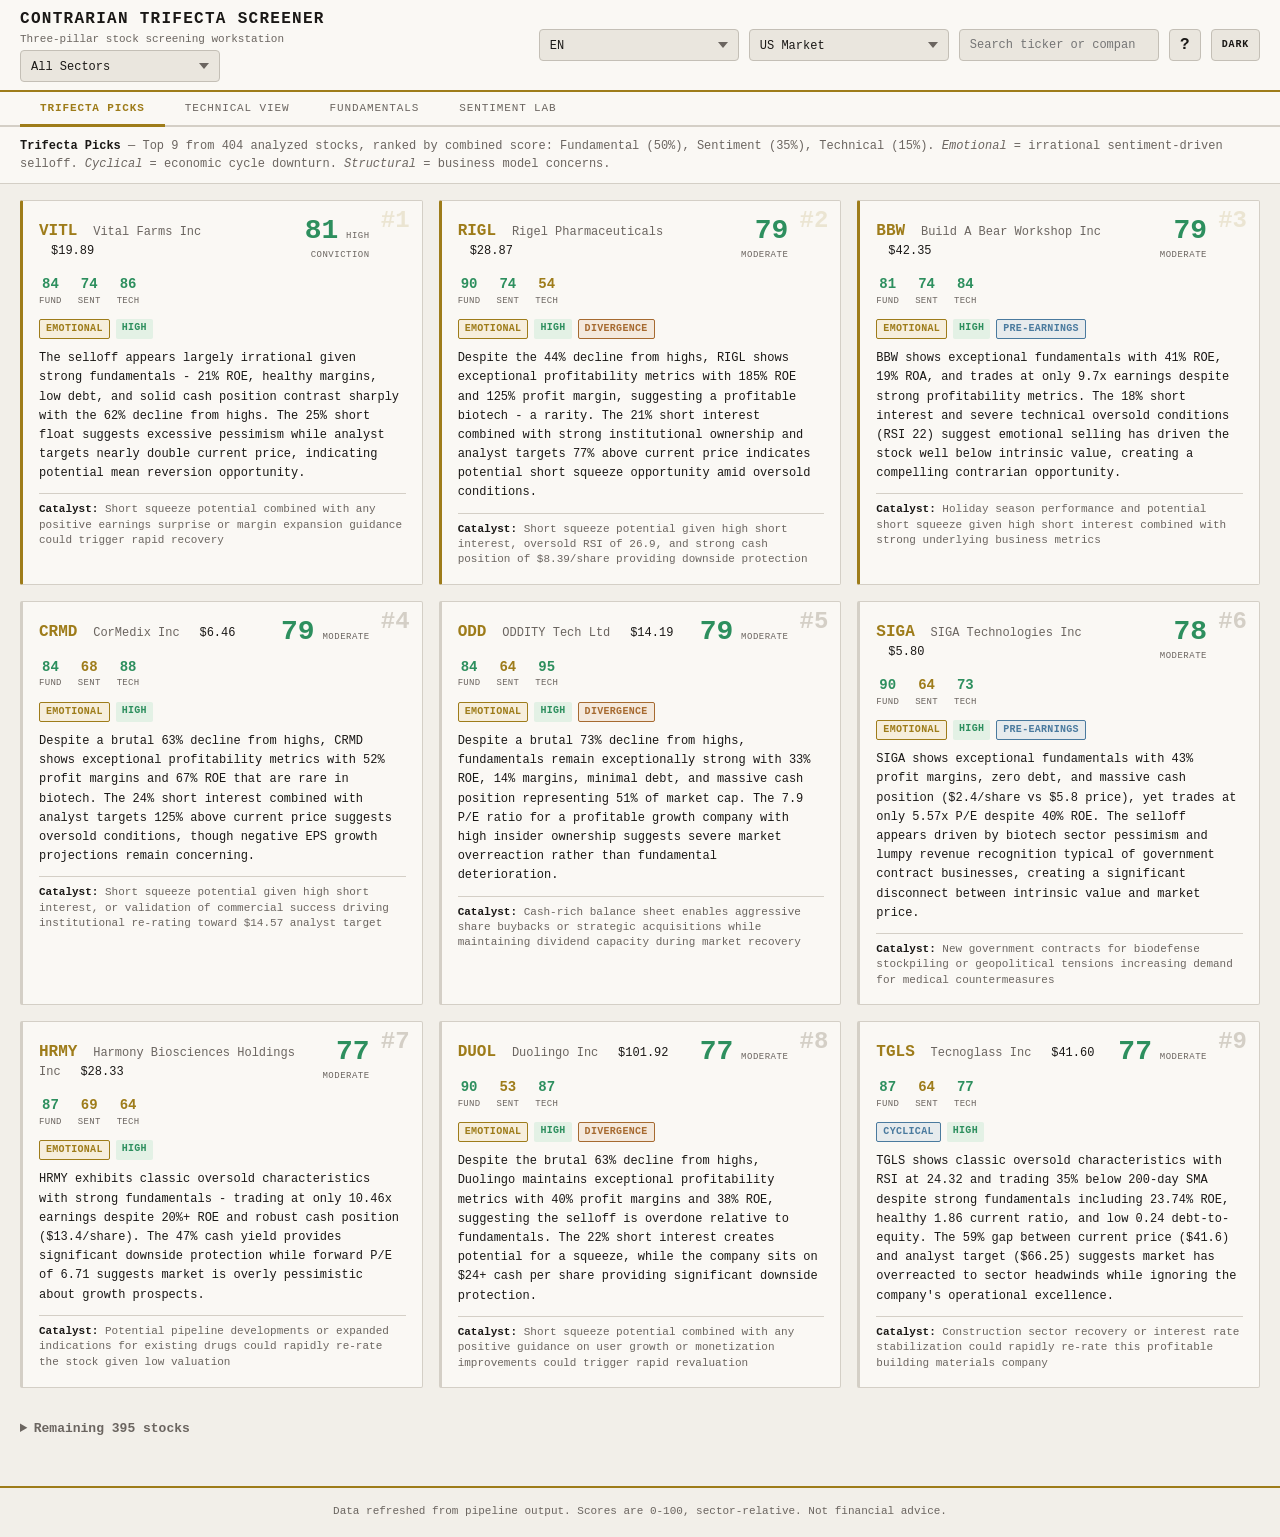
==== app.html @ 5be95148 "Initial commit: Contrarian Trifecta stock screening dashboard Static frontend for a three-pillar con" ====
<!DOCTYPE html>
<html lang="en" data-theme="light">
<head>
  <meta charset="UTF-8">
  <meta name="viewport" content="width=device-width, initial-scale=1.0">
  <title>Contrarian Trifecta Screener</title>
  <link rel="stylesheet" href="styles.css">
</head>
<body>
  <header class="toolbar">
    <div class="toolbar__brand">
      <h1 class="toolbar__title">Contrarian Trifecta Screener</h1>
      <span class="toolbar__subtitle">Three-pillar stock screening workstation</span>
      <select id="sector-filter" class="select-input" aria-label="Filter by sector">
        <option value="">All Sectors</option>
      </select>
    </div>
    <div class="toolbar__controls">
      <select id="month-selector" class="select-input" aria-label="Select month"></select>
      <select id="lang-selector" class="select-input" aria-label="Language">
        <option value="en">EN</option>
        <option value="es">ES</option>
      </select>
      <select id="market-selector" class="select-input" aria-label="Select market">
        <option value="us">US Market</option>
        <option value="arg">Argentina</option>
      </select>
      <input type="search" id="global-search" class="search-input" placeholder="Search ticker or company..." aria-label="Search stocks">
      <button id="legend-toggle" class="btn btn--icon" aria-label="Show scoring legend" title="Scoring legend &amp; reference">
        <span aria-hidden="true">?</span>
      </button>
      <button id="theme-toggle" class="btn btn--icon btn--theme" aria-label="Toggle theme" title="Toggle dark/light theme">
        <span id="theme-label">LIGHT</span>
      </button>
    </div>
  </header>

  <div id="legend-panel" class="legend-panel" hidden>
    <div class="legend-panel__inner">
      <button class="legend-panel__close" aria-label="Close legend" id="legend-close">&times;</button>
      <h2 class="legend-panel__title">Scoring System Reference</h2>

      <div class="legend-grid">
        <div class="legend-section">
          <h3>Score Ranges</h3>
          <div class="legend-item">
            <span class="score--high">70 - 100</span>
            <span class="legend-desc">Strong / Bullish signal</span>
          </div>
          <div class="legend-item">
            <span class="score--mid">50 - 69</span>
            <span class="legend-desc">Moderate / Neutral signal</span>
          </div>
          <div class="legend-item">
            <span class="score--low">0 - 49</span>
            <span class="legend-desc">Weak / Bearish signal</span>
          </div>
        </div>

        <div class="legend-section">
          <h3>Rating Labels</h3>
          <div class="legend-item">
            <span class="rating rating--high-conviction">High Conviction</span>
            <span class="legend-desc">Trifecta score 80+</span>
          </div>
          <div class="legend-item">
            <span class="rating rating--moderate">Moderate</span>
            <span class="legend-desc">Trifecta score 65 - 79</span>
          </div>
          <div class="legend-item">
            <span class="rating rating--watch">Watch List</span>
            <span class="legend-desc">Trifecta score 50 - 64</span>
          </div>
          <div class="legend-item">
            <span class="rating rating--low-conviction">Low Conviction</span>
            <span class="legend-desc">Trifecta score 30 - 49</span>
          </div>
          <div class="legend-item">
            <span class="rating rating--fear-justified">Fear Justified</span>
            <span class="legend-desc">Trifecta score below 30</span>
          </div>
        </div>

        <div class="legend-section">
          <h3>Trifecta Pillars</h3>
          <div class="legend-item">
            <strong>Fundamental (50%)</strong>
            <span class="legend-desc">Sector-relative value &amp; quality metrics</span>
          </div>
          <div class="legend-item">
            <strong>Sentiment (35%)</strong>
            <span class="legend-desc">AI-analyzed fear vs. fundamentals mismatch</span>
          </div>
          <div class="legend-item">
            <strong>Technical (15%)</strong>
            <span class="legend-desc">Price action floor signals &amp; oversold conditions</span>
          </div>
        </div>

        <div class="legend-section">
          <h3>Badges &amp; Tags</h3>
          <div class="legend-item">
            <span class="badge badge--divergence">Divergence</span>
            <span class="legend-desc">Two pillar scores differ by 30+ points (potential value trap)</span>
          </div>
          <div class="legend-item">
            <span class="badge badge--earnings">Pre-Earnings</span>
            <span class="legend-desc">Earnings report upcoming, higher uncertainty</span>
          </div>
          <div class="legend-item">
            <span class="badge badge--emotional">Emotional</span>
            <span class="legend-desc">AI classifies selloff as irrational / sentiment-driven</span>
          </div>
          <div class="legend-item">
            <span class="badge badge--cyclical">Cyclical</span>
            <span class="legend-desc">AI classifies selloff as tied to economic cycles</span>
          </div>
          <div class="legend-item">
            <span class="badge badge--structural">Structural</span>
            <span class="legend-desc">AI classifies selloff as driven by business model concerns</span>
          </div>
          <div class="legend-item">
            <span class="badge badge--high">High Confidence</span>
            <span class="legend-desc">AI has high confidence in its analysis</span>
          </div>
          <div class="legend-item">
            <span class="badge badge--low">Low Confidence</span>
            <span class="legend-desc">AI has low confidence, use caution</span>
          </div>
        </div>

        <div class="legend-section">
          <h3>Technical Indicators</h3>
          <div class="legend-item">
            <span class="rsi--oversold">RSI below 30</span>
            <span class="legend-desc">Oversold territory (potential buying signal)</span>
          </div>
          <div class="legend-item">
            <span class="rsi--neutral">RSI 30 - 70</span>
            <span class="legend-desc">Neutral range</span>
          </div>
          <div class="legend-item">
            <span class="rsi--overbought">RSI above 70</span>
            <span class="legend-desc">Overbought territory (caution)</span>
          </div>
        </div>

        <div class="legend-section">
          <h3>Fundamental Arrows</h3>
          <div class="legend-item">
            <span class="arrow--better">Better than sector</span>
            <span class="legend-desc">Green up-arrow: metric beats sector median</span>
          </div>
          <div class="legend-item">
            <span class="arrow--worse">Worse than sector</span>
            <span class="legend-desc">Red down-arrow: metric trails sector median</span>
          </div>
        </div>
      </div>
    </div>
  </div>

  <nav class="tabs" role="tablist" aria-label="Dashboard sections">
    <button class="tabs__tab" role="tab" aria-selected="true" aria-controls="panel-trifecta" id="tab-trifecta" data-tab="trifecta">Trifecta Picks</button>
    <button class="tabs__tab" role="tab" aria-selected="false" aria-controls="panel-technical" id="tab-technical" data-tab="technical">Technical View</button>
    <button class="tabs__tab" role="tab" aria-selected="false" aria-controls="panel-fundamentals" id="tab-fundamentals" data-tab="fundamentals">Fundamentals</button>
    <button class="tabs__tab" role="tab" aria-selected="false" aria-controls="panel-sentiment" id="tab-sentiment" data-tab="sentiment">Sentiment Lab</button>
  </nav>

  <main class="content">
    <section id="panel-trifecta" class="tab-panel" role="tabpanel" aria-labelledby="tab-trifecta"></section>
    <section id="panel-technical" class="tab-panel" role="tabpanel" aria-labelledby="tab-technical" hidden></section>
    <section id="panel-fundamentals" class="tab-panel" role="tabpanel" aria-labelledby="tab-fundamentals" hidden></section>
    <section id="panel-sentiment" class="tab-panel" role="tabpanel" aria-labelledby="tab-sentiment" hidden></section>
  </main>

  <footer class="footer">
    <p>Data refreshed from pipeline output. Scores are 0-100, sector-relative. Not financial advice.</p>
  </footer>

  <script>
    function showErr(msg){document.body.innerHTML='<pre style="color:red;padding:20px">'+msg+'</pre>';}
    window.onerror=function(m,s,l,c,e){showErr(m+'\n'+s+':'+l+':'+c+'\n'+(e&&e.stack||''));};
    window.addEventListener('unhandledrejection',function(e){showErr('Unhandled rejection:\n'+(e.reason&&e.reason.stack||e.reason));});
  </script>
  <script type="module" src="js/main.js?v=6"></script>
  <script>
    setTimeout(function(){
      if(!document.querySelector('.data-table') && !document.querySelector('.pick-cards') && !document.querySelector('.empty-state')){
        var el=document.createElement('pre');
        el.style.cssText='color:orange;padding:20px;position:fixed;bottom:0;left:0;right:0;background:#333;z-index:9999';
        el.textContent='Warning: Dashboard did not render after 3s. Check browser console (F12) for module errors.';
        document.body.appendChild(el);
      }
    },3000);
  </script>
</body>
</html>
---- styles.css ----
/* ===================================
   DESIGN SYSTEM TOKENS
   =================================== */

:root {
  /* Colors (Dark theme — Ink & Amber) */
  --bg: #0d0f11;
  --bg-surface: #141618;
  --bg-hover: #1c1f22;
  --bg-expanded: #111315;
  --text: #d8d4cf;
  --text-muted: #706b63;
  --border: #2a2725;
  --accent: #c9a84c;
  --green: #3dbd7c;
  --yellow: #d4a630;
  --red: #c4453a;
  --orange: #c47a3a;
  --blue: #5b8fba;
  --score-bar-bg: #1c1f22;
  --card-bg: #141618;
  --input-bg: #1c1f22;
  --input-border: #2a2725;

  /* Typography */
  --font-base: "SF Mono", "JetBrains Mono", "Cascadia Code", "Fira Code", Menlo, Consolas, monospace;
  --letter-spacing-wide: 0.08em;
  --text-2xs: 9px;
  --text-xs: 10px;
  --text-sm: 11px;
  --text-base: 12px;
  --text-md: 13px;
  --text-lg: 14px;
  --text-xl: 15px;
  --text-2xl: 16px;
  --text-3xl: 20px;
  --text-4xl: 24px;
  --text-5xl: 28px;
  --weight-medium: 500;
  --weight-semibold: 600;
  --weight-bold: 700;
  --weight-extrabold: 800;

  /* Spacing */
  --space-2xs: 2px;
  --space-xs: 4px;
  --space-sm: 6px;
  --space-md: 8px;
  --space-lg: 10px;
  --space-xl: 12px;
  --space-2xl: 16px;
  --space-3xl: 20px;
  --space-4xl: 24px;
  --space-5xl: 36px;

  /* Border Radius */
  --radius-xs: 2px;
  --radius-sm: 3px;
  --radius-md: 4px;
  --radius-lg: 6px;
}

[data-theme="light"] {
  --bg: #f2efe9;
  --bg-surface: #faf8f4;
  --bg-hover: #eae6de;
  --bg-expanded: #f6f4ef;
  --text: #1a1816;
  --text-muted: #6b6560;
  --border: #d4cfc6;
  --accent: #9e7c1a;
  --green: #2d8f5e;
  --yellow: #9e7c1a;
  --red: #a63a30;
  --orange: #a66a30;
  --blue: #4a7a9e;
  --score-bar-bg: #ddd8cf;
  --card-bg: #faf8f4;
  --input-bg: #eae6de;
  --input-border: #c4bfb6;
}

[data-theme="light"] .select-input {
  background-image: url("data:image/svg+xml,%3Csvg xmlns='http://www.w3.org/2000/svg' width='10' height='6'%3E%3Cpath d='M0 0l5 6 5-6z' fill='%236b6560'/%3E%3C/svg%3E");
}

/* ===================================
   BASE STYLES
   =================================== */

*, *::before, *::after {
  box-sizing: border-box;
  margin: 0;
  padding: 0;
}

body {
  font-family: var(--font-base);
  background: var(--bg);
  color: var(--text);
  font-size: var(--text-md);
  line-height: 1.4;
  min-height: 100vh;
}

/* Screen reader only */
.sr-only { position: absolute; width: 1px; height: 1px; padding: 0; margin: -1px; overflow: hidden; clip: rect(0, 0, 0, 0); border: 0; }

/* ===================================
   COMPONENTS: Toolbar
   =================================== */

.toolbar {
  display: flex;
  align-items: center;
  justify-content: space-between;
  padding: var(--space-md) var(--space-3xl);
  background: var(--bg-surface);
  border-bottom: 2px solid var(--accent);
  gap: var(--space-2xl);
  flex-wrap: wrap;
}

.toolbar__brand {
  display: flex;
  flex-direction: column;
  gap: var(--space-2xs);
}

.toolbar__title {
  font-size: var(--text-2xl);
  font-weight: var(--weight-semibold);
  white-space: nowrap;
  text-transform: uppercase;
  letter-spacing: var(--letter-spacing-wide);
}

.toolbar__subtitle {
  font-size: var(--text-sm);
  color: var(--text-muted);
}

.toolbar__date {
  font-size: var(--text-md);
  color: var(--text-muted);
  font-weight: var(--weight-medium);
  flex: 1;
  text-align: center;
}

.toolbar__controls {
  display: flex;
  align-items: center;
  gap: var(--space-lg);
  flex-wrap: wrap;
}

/* ===================================
   COMPONENTS: Inputs & Buttons
   =================================== */

.search-input,
.select-input {
  background: var(--input-bg);
  border: 1px solid var(--input-border);
  color: var(--text);
  padding: 0 var(--space-lg);
  border-radius: var(--radius-md);
  font-size: var(--text-base);
  font-family: inherit;
  height: 32px;
  line-height: 32px;
  box-sizing: border-box;
  -webkit-appearance: none;
  -moz-appearance: none;
  appearance: none;
  width: 200px;
  min-width: 200px;
}

.select-input {
  background-image: url("data:image/svg+xml,%3Csvg xmlns='http://www.w3.org/2000/svg' width='10' height='6'%3E%3Cpath d='M0 0l5 6 5-6z' fill='%23706b63'/%3E%3C/svg%3E");
  background-repeat: no-repeat;
  background-position: right 10px center;
  padding-right: 28px;
}
.search-input:focus,
.select-input:focus { outline: 2px solid var(--accent); outline-offset: -1px; }

.btn {
  background: var(--input-bg);
  border: 1px solid var(--input-border);
  color: var(--text);
  padding: 0 var(--space-lg);
  border-radius: var(--radius-md);
  cursor: pointer;
  font-size: var(--text-base);
  font-family: inherit;
  height: 32px;
  line-height: 32px;
  box-sizing: border-box;
}
.btn:hover { background: var(--bg-hover); }
.btn--icon {
  width: 32px;
  height: 32px;
  display: flex;
  align-items: center;
  justify-content: center;
  padding: 0;
  font-size: var(--text-2xl);
  font-weight: var(--weight-bold);
}

.btn--theme {
  width: auto;
  padding: 0 var(--space-lg);
  font-size: var(--text-xs);
  letter-spacing: var(--letter-spacing-wide);
  text-transform: uppercase;
}

/* ===================================
   COMPONENTS: Legend Panel
   =================================== */

.legend-panel {
  position: fixed;
  top: 0;
  right: 0;
  bottom: 0;
  width: 480px;
  max-width: 90vw;
  background: var(--bg-surface);
  border-left: 2px solid var(--accent);
  z-index: 100;
  overflow-y: auto;
  box-shadow: -4px 0 24px rgba(0, 0, 0, 0.4);
}
.legend-panel[hidden] { display: none; }
.legend-panel__inner { padding: var(--space-4xl); }
.legend-panel__close {
  position: absolute;
  top: var(--space-xl);
  right: var(--space-2xl);
  background: none;
  border: none;
  color: var(--text-muted);
  font-size: var(--text-4xl);
  cursor: pointer;
  line-height: 1;
}
.legend-panel__close:hover { color: var(--text); }
.legend-panel__title {
  font-size: var(--text-xl);
  font-weight: var(--weight-bold);
  margin-bottom: var(--space-3xl);
  padding-bottom: var(--space-lg);
  border-bottom: 1px solid var(--border);
}

.legend-grid {
  display: flex;
  flex-direction: column;
  gap: var(--space-3xl);
}

.legend-section h3 {
  font-size: var(--text-sm);
  text-transform: uppercase;
  letter-spacing: 0.8px;
  color: var(--accent);
  margin-bottom: var(--space-md);
  font-weight: var(--weight-semibold);
}

.legend-item {
  display: flex;
  justify-content: space-between;
  align-items: center;
  padding: var(--space-xs) 0;
  gap: var(--space-xl);
}

.legend-desc {
  font-size: var(--text-sm);
  color: var(--text-muted);
  text-align: right;
  flex: 1;
}

/* ===================================
   COMPONENTS: Tabs
   =================================== */

.tabs {
  display: flex;
  gap: 0;
  background: var(--bg-surface);
  border-bottom: 2px solid var(--border);
  padding: 0 var(--space-3xl);
}

.tabs__tab {
  padding: var(--space-lg) var(--space-3xl);
  color: var(--text-muted);
  text-decoration: none;
  font-size: var(--text-sm);
  font-weight: var(--weight-medium);
  text-transform: uppercase;
  letter-spacing: var(--letter-spacing-wide);
  border: none;
  border-bottom: 2px solid transparent;
  margin-bottom: -2px;
  background: none;
  cursor: pointer;
  font-family: inherit;
  transition: color 0.15s, border-color 0.15s;
}
.tabs__tab:hover { color: var(--text); }
.tabs__tab[aria-selected="true"] {
  color: var(--accent);
  border-bottom-color: var(--accent);
}
.tabs__tab[data-tab="trifecta"] {
  font-weight: var(--weight-bold);
  letter-spacing: var(--letter-spacing-wide);
  color: var(--accent);
}
.tabs__tab[data-tab="trifecta"]:hover {
  color: var(--accent);
  opacity: 0.85;
}
.tabs__tab[data-tab="trifecta"][aria-selected="true"] {
  color: var(--accent);
  border-bottom-color: var(--accent);
  border-bottom-width: 3px;
}

.tab-description {
  padding: var(--space-lg) var(--space-3xl);
  background: var(--bg-surface);
  border-bottom: 1px solid var(--border);
  font-size: var(--text-base);
  color: var(--text-muted);
  line-height: 1.5;
}

.tab-description strong {
  color: var(--text);
}

/* ===================================
   COMPONENTS: Content Area
   =================================== */

.content {
  padding: var(--space-2xl) var(--space-3xl);
  overflow-x: auto;
}

/* ===================================
   COMPONENTS: Tables
   =================================== */

.data-table {
  width: 100%;
  border-collapse: collapse;
  font-size: var(--text-base);
}

.data-table caption {
  text-align: left;
  padding: var(--space-md) 0;
  font-size: var(--text-sm);
  color: var(--text-muted);
}

.data-table th {
  text-align: left;
  padding: var(--space-md) var(--space-lg);
  background: var(--bg-surface);
  border-bottom: 2px solid var(--accent);
  color: var(--text-muted);
  font-weight: var(--weight-semibold);
  font-size: var(--text-sm);
  text-transform: uppercase;
  letter-spacing: var(--letter-spacing-wide);
  cursor: pointer;
  user-select: none;
  white-space: nowrap;
  position: sticky;
  top: 0;
  z-index: 1;
}

.data-table th:hover { color: var(--text); }
.data-table th .sort-arrow { margin-left: var(--space-xs); font-size: var(--text-xs); }
.data-table th .sort-arrow--asc::after { content: "\25B2"; }
.data-table th .sort-arrow--desc::after { content: "\25BC"; }

.data-table th[title] {
  border-bottom-style: dashed;
}

.data-table td {
  padding: 5px var(--space-lg);
  border-bottom: 1px solid var(--border);
  white-space: nowrap;
  font-variant-numeric: tabular-nums;
  overflow: hidden;
  text-overflow: ellipsis;
}

.cell--wrap {
  white-space: normal;
  display: -webkit-box;
  -webkit-line-clamp: 2;
  -webkit-box-orient: vertical;
  overflow: hidden;
}

.data-table tbody tr { cursor: pointer; }
.data-table tbody tr:hover { background: var(--bg-hover); border-left: 3px solid var(--accent); }

.data-table th abbr {
  text-decoration: none;
  border-bottom: 1px dashed var(--text-muted);
  cursor: help;
}

/* ===================================
   COMPONENTS: Scores & Ratings
   =================================== */

.score--high { color: var(--green); font-weight: var(--weight-semibold); }
.score--mid { color: var(--yellow); font-weight: var(--weight-semibold); }
.score--low { color: var(--red); font-weight: var(--weight-semibold); }

.rating { font-weight: var(--weight-semibold); font-size: var(--text-sm); }
.rating--high-conviction { color: var(--green); }
.rating--moderate { color: var(--blue); }
.rating--watch { color: var(--yellow); }
.rating--low-conviction { color: var(--orange); }
.rating--fear-justified { color: var(--red); }

/* ===================================
   COMPONENTS: Mini Score Bars
   =================================== */

.mini-bars {
  display: flex;
  flex-direction: column;
  gap: var(--space-2xs);
  min-width: 80px;
}

.mini-bar {
  display: flex;
  align-items: center;
  gap: var(--space-xs);
  font-size: var(--text-xs);
}

.mini-bar__label {
  width: 12px;
  color: var(--text-muted);
  font-weight: var(--weight-medium);
}

.mini-bar__track {
  flex: 1;
  height: 4px;
  background: var(--score-bar-bg);
  border-radius: 0;
  overflow: hidden;
}

.mini-bar__fill {
  height: 100%;
  border-radius: 0;
  transition: width 0.3s ease;
}

.mini-bar__fill--green { background: var(--green); }
.mini-bar__fill--yellow { background: var(--yellow); }
.mini-bar__fill--red { background: var(--red); }

/* ===================================
   COMPONENTS: Badges
   =================================== */

.badge {
  display: inline-block;
  padding: var(--space-2xs) var(--space-sm);
  border-radius: var(--radius-xs);
  font-size: var(--text-xs);
  font-weight: var(--weight-semibold);
  text-transform: uppercase;
  letter-spacing: 0.3px;
}

.badge--divergence { background: rgba(196, 122, 58, 0.12); color: var(--orange); border: 1px solid var(--orange); }
.badge--earnings { background: rgba(91, 143, 186, 0.12); color: var(--blue); border: 1px solid var(--blue); }
.badge--emotional { background: rgba(212, 166, 48, 0.12); color: var(--yellow); border: 1px solid var(--yellow); }
.badge--cyclical { background: rgba(91, 143, 186, 0.12); color: var(--blue); border: 1px solid var(--blue); }
.badge--structural { background: rgba(196, 69, 58, 0.12); color: var(--red); border: 1px solid var(--red); }
.badge--high { background: rgba(61, 189, 124, 0.12); color: var(--green); }
.badge--medium { background: rgba(212, 166, 48, 0.12); color: var(--yellow); }
.badge--low { background: rgba(196, 69, 58, 0.12); color: var(--red); }

/* ===================================
   COMPONENTS: Trifecta Cell
   =================================== */

.trifecta-cell { display: flex; align-items: center; gap: var(--space-md); }
.trifecta-cell__score { font-weight: var(--weight-bold); min-width: 24px; }

/* ===================================
   COMPONENTS: Expanded Row
   =================================== */

.expanded-badges { margin-bottom: var(--space-md); }
.expanded-catalyst { margin-top: var(--space-md); color: var(--text-muted); }

.expanded-row { display: none; }
.expanded-row--visible { display: table-row; }
.expanded-row td {
  padding: var(--space-2xl) var(--space-3xl);
  background: var(--bg-expanded);
  border-bottom: 2px solid var(--border);
}

.expanded-content {
  display: grid;
  grid-template-columns: 1fr 1fr;
  gap: var(--space-2xl);
}

.expanded-section h4 {
  font-size: var(--text-sm);
  text-transform: uppercase;
  color: var(--text-muted);
  margin-bottom: var(--space-md);
  letter-spacing: 0.5px;
}

.expanded-section p {
  font-size: var(--text-base);
  line-height: 1.6;
  color: var(--text);
}

/* ===================================
   COMPONENTS: Metrics Grid
   =================================== */

.metric-grid {
  display: grid;
  grid-template-columns: repeat(3, 1fr);
  gap: var(--space-md);
}

.metric {
  display: flex;
  flex-direction: column;
}

.metric__label {
  font-size: var(--text-xs);
  color: var(--text-muted);
  text-transform: uppercase;
}

.metric__value {
  font-size: var(--text-md);
  font-weight: var(--weight-semibold);
}

/* ===================================
   COMPONENTS: Sector Arrows
   =================================== */

.arrow--better { color: var(--green); }
.arrow--better::before { content: "\25B2 "; font-size: var(--text-2xs); }
.arrow--worse { color: var(--red); }
.arrow--worse::before { content: "\25BC "; font-size: var(--text-2xs); }

/* ===================================
   COMPONENTS: RSI Colors
   =================================== */

.rsi--oversold { color: var(--green); font-weight: var(--weight-semibold); }
.rsi--neutral { color: var(--yellow); }
.rsi--overbought { color: var(--red); }

/* ===================================
   COMPONENTS: Distance Bar
   =================================== */

.distance-bar {
  display: inline-flex;
  align-items: center;
  gap: var(--space-sm);
  min-width: 100px;
}

.distance-bar__track {
  width: 60px;
  height: 6px;
  background: var(--score-bar-bg);
  border-radius: 0;
  overflow: hidden;
}

.distance-bar__fill {
  height: 100%;
  background: var(--accent);
  border-radius: 0;
}

/* ===================================
   COMPONENTS: Sentiment Cards
   =================================== */

.cards {
  display: grid;
  grid-template-columns: repeat(auto-fill, minmax(380px, 1fr));
  gap: var(--space-2xl);
}

.card {
  background: var(--card-bg);
  border: 1px solid var(--border);
  border-left: 3px solid var(--border);
  border-radius: var(--radius-xs);
  padding: var(--space-2xl);
  transition: border-color 0.15s;
}

.card:hover {
  border-left-color: var(--accent);
}

.card__header {
  display: flex;
  align-items: center;
  justify-content: space-between;
  margin-bottom: var(--space-xl);
}

.card__ticker {
  font-size: var(--text-2xl);
  font-weight: var(--weight-bold);
  color: var(--accent);
}

.card__company {
  font-size: var(--text-base);
  color: var(--text-muted);
  margin-left: var(--space-md);
}

.card__price {
  font-size: var(--text-base);
  color: var(--text);
  margin-left: var(--space-xl);
  font-variant-numeric: tabular-nums;
}

.card__price-change {
  font-size: var(--text-sm);
  margin-left: var(--space-xs);
}

.card__score {
  font-size: var(--text-3xl);
  font-weight: var(--weight-bold);
}

.card__score-label {
  font-size: var(--text-2xs);
  text-transform: uppercase;
  color: var(--text-muted);
  letter-spacing: 0.5px;
  display: block;
  text-align: right;
}

.card__badges {
  display: flex;
  gap: var(--space-sm);
  margin-bottom: var(--space-lg);
  flex-wrap: wrap;
}

.card__reasoning {
  font-size: var(--text-base);
  line-height: 1.6;
  margin-bottom: var(--space-lg);
  color: var(--text);
}

.card__catalyst {
  font-size: var(--text-sm);
  color: var(--text-muted);
  padding-top: var(--space-md);
  border-top: 1px solid var(--border);
}

.card__catalyst strong { color: var(--text); }

.card__signals {
  display: flex;
  gap: var(--space-2xl);
  margin-top: var(--space-md);
  font-size: var(--text-sm);
  color: var(--text-muted);
  flex-wrap: wrap;
}

.card__signals span strong { color: var(--text); }

/* ===================================
   COMPONENTS: Pick Cards (Trifecta Top 9)
   =================================== */

.pick-cards {
  display: grid;
  grid-template-columns: repeat(auto-fill, minmax(380px, 1fr));
  gap: var(--space-2xl);
  margin-bottom: var(--space-4xl);
}

.pick-card {
  background: var(--card-bg);
  border: 1px solid var(--border);
  border-left: 3px solid var(--border);
  border-radius: var(--radius-xs);
  padding: var(--space-2xl);
  position: relative;
  transition: border-color 0.15s;
}

.pick-card:hover {
  border-left-color: var(--accent);
}

.pick-card--top3 {
  border-left-color: var(--accent);
}

.pick-card__rank {
  position: absolute;
  top: var(--space-md);
  right: var(--space-xl);
  font-size: var(--text-4xl);
  font-weight: var(--weight-extrabold);
  color: var(--border);
  line-height: 1;
}

.pick-card--top3 .pick-card__rank {
  color: var(--accent);
  opacity: 0.15;
}

.pick-card__header {
  display: flex;
  align-items: center;
  justify-content: space-between;
  margin-bottom: var(--space-xl);
  padding-right: var(--space-5xl);
}

.pick-card__trifecta {
  text-align: right;
}

.pick-card__trifecta-score {
  font-size: var(--text-5xl);
  font-weight: var(--weight-extrabold);
  line-height: 1;
}

.pick-card__trifecta-label {
  font-size: var(--text-2xs);
  text-transform: uppercase;
  color: var(--text-muted);
  letter-spacing: 0.5px;
}

.pick-card__pillars {
  display: flex;
  gap: var(--space-2xl);
  margin-bottom: var(--space-xl);
  font-size: var(--text-base);
}

.pick-card__pillar {
  display: flex;
  flex-direction: column;
  align-items: center;
}

.pick-card__pillar-label {
  font-size: var(--text-2xs);
  text-transform: uppercase;
  color: var(--text-muted);
  letter-spacing: 0.3px;
}

.pick-card__pillar-value {
  font-size: var(--text-lg);
  font-weight: var(--weight-bold);
}

/* ===================================
   COMPONENTS: Excluded Section
   =================================== */

.excluded-list { padding: var(--space-xl) 0; }
.excluded-item { padding: var(--space-sm) 0; border-bottom: 1px solid var(--border); font-size: var(--text-base); display: flex; justify-content: space-between; }
.excluded-reasons { color: var(--red); }

.excluded-section {
  margin-top: var(--space-4xl);
}

.excluded-section summary {
  font-size: var(--text-md);
  font-weight: var(--weight-semibold);
  color: var(--text-muted);
  cursor: pointer;
  padding: var(--space-md) 0;
}

.excluded-section summary:hover { color: var(--text); }

/* ===================================
   COMPONENTS: Empty State
   =================================== */

.empty-state {
  text-align: center;
  padding: 60px var(--space-3xl);
  color: var(--text-muted);
}

.empty-state__title {
  font-size: var(--text-2xl);
  margin-bottom: var(--space-md);
}

/* ===================================
   COMPONENTS: Footer
   =================================== */

.footer {
  text-align: center;
  padding: var(--space-2xl);
  color: var(--text-muted);
  font-size: var(--text-sm);
  border-top: 2px solid var(--accent);
  margin-top: var(--space-4xl);
}

/* ===================================
   COMPONENTS: Count Badge
   =================================== */

.count {
  font-size: var(--text-sm);
  color: var(--text-muted);
  margin-bottom: var(--space-xl);
}

/* ===================================
   RESPONSIVE
   =================================== */

@media (max-width: 768px) {
  .toolbar { flex-direction: column; align-items: stretch; }
  .toolbar__controls { flex-wrap: wrap; }
  .search-input { width: 100%; }
  .select-input { width: 100%; }
  .expanded-content { grid-template-columns: 1fr; }
  .cards { grid-template-columns: 1fr; }
  .pick-cards { grid-template-columns: 1fr; }
  .legend-panel { width: 100%; }
  .tabs { overflow-x: auto; }
}
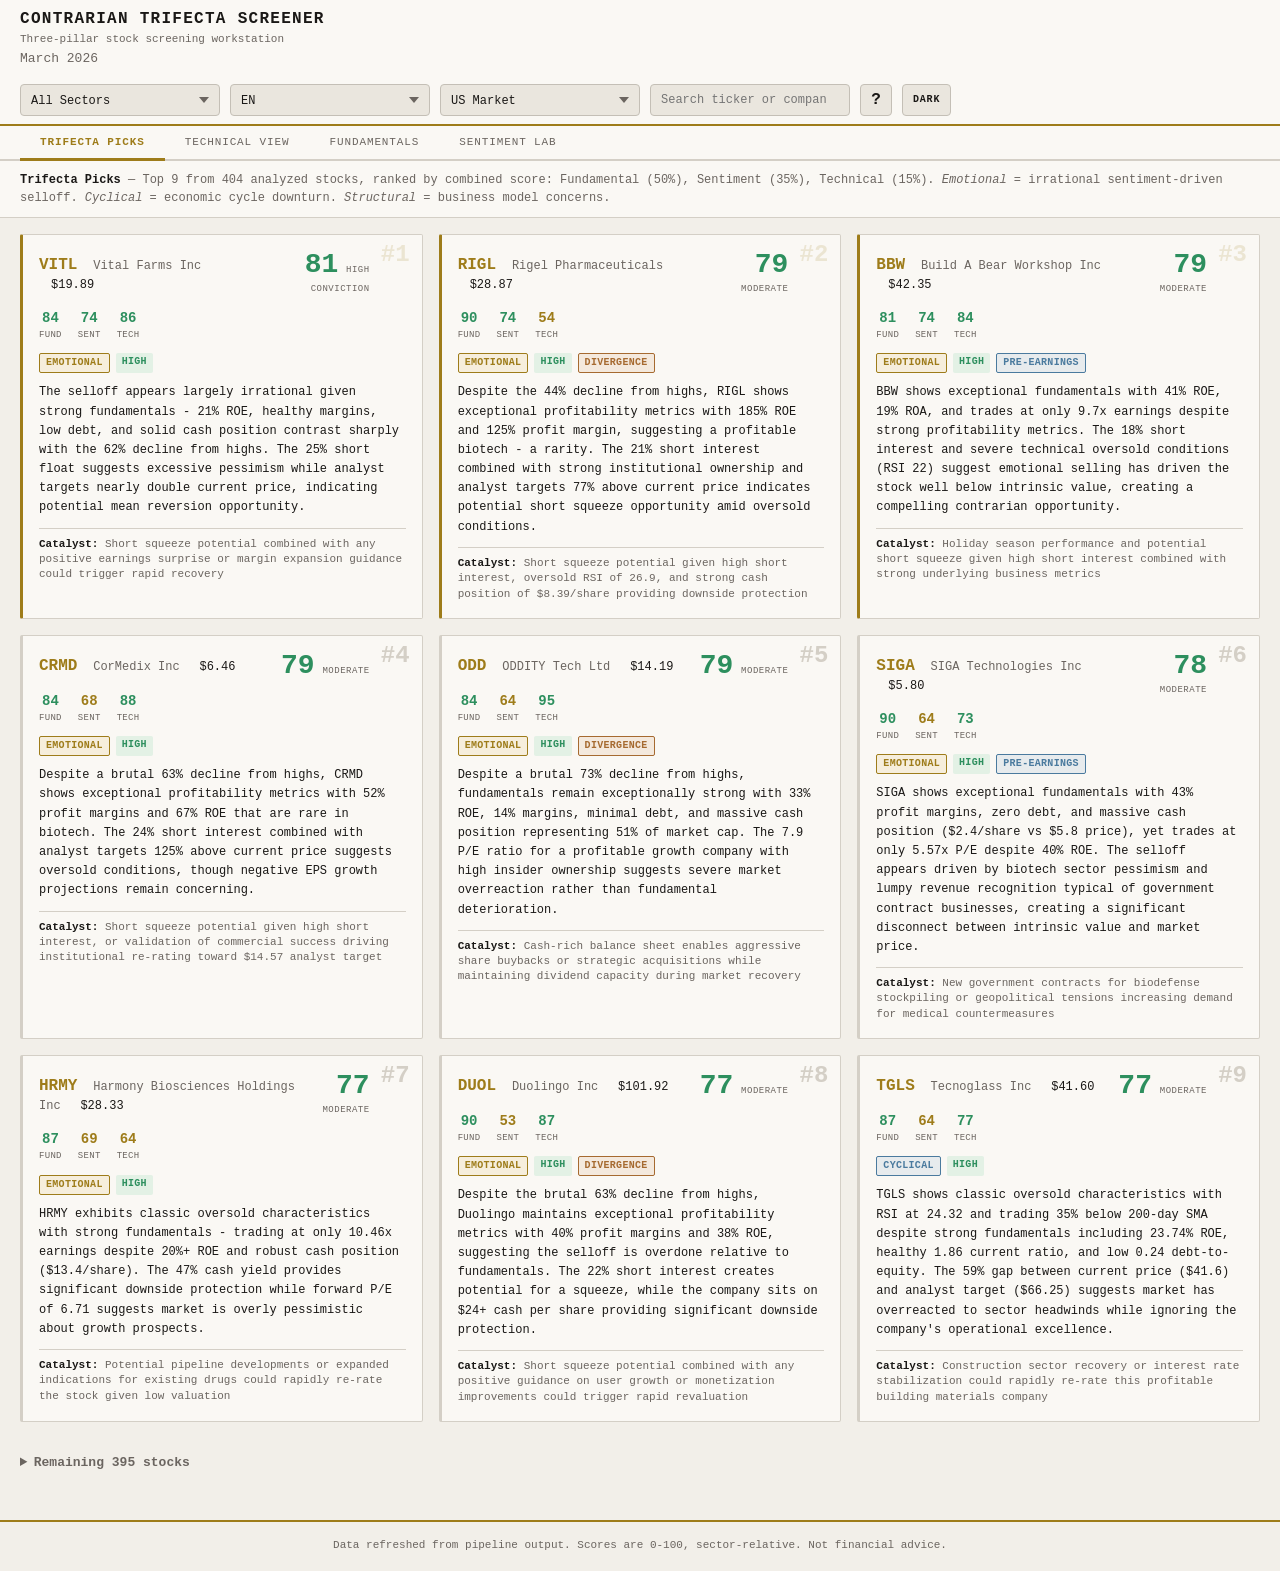
==== commit 42fa3fed: "Complete Spanish translations and simplify i18n code - Add missing ES translations for toolbar, lege" ====
--- a/app.html
+++ b/app.html
@@ -11,11 +11,12 @@
     <div class="toolbar__brand">
       <h1 class="toolbar__title">Contrarian Trifecta Screener</h1>
       <span class="toolbar__subtitle">Three-pillar stock screening workstation</span>
+      <span class="toolbar__date" id="month-display"></span>
+    </div>
+    <div class="toolbar__controls">
       <select id="sector-filter" class="select-input" aria-label="Filter by sector">
         <option value="">All Sectors</option>
       </select>
-    </div>
-    <div class="toolbar__controls">
       <select id="month-selector" class="select-input" aria-label="Select month"></select>
       <select id="lang-selector" class="select-input" aria-label="Language">
         <option value="en">EN</option>
--- a/styles.css
+++ b/styles.css
@@ -144,8 +144,6 @@
   font-size: var(--text-md);
   color: var(--text-muted);
   font-weight: var(--weight-medium);
-  flex: 1;
-  text-align: center;
 }
 
 .toolbar__controls {
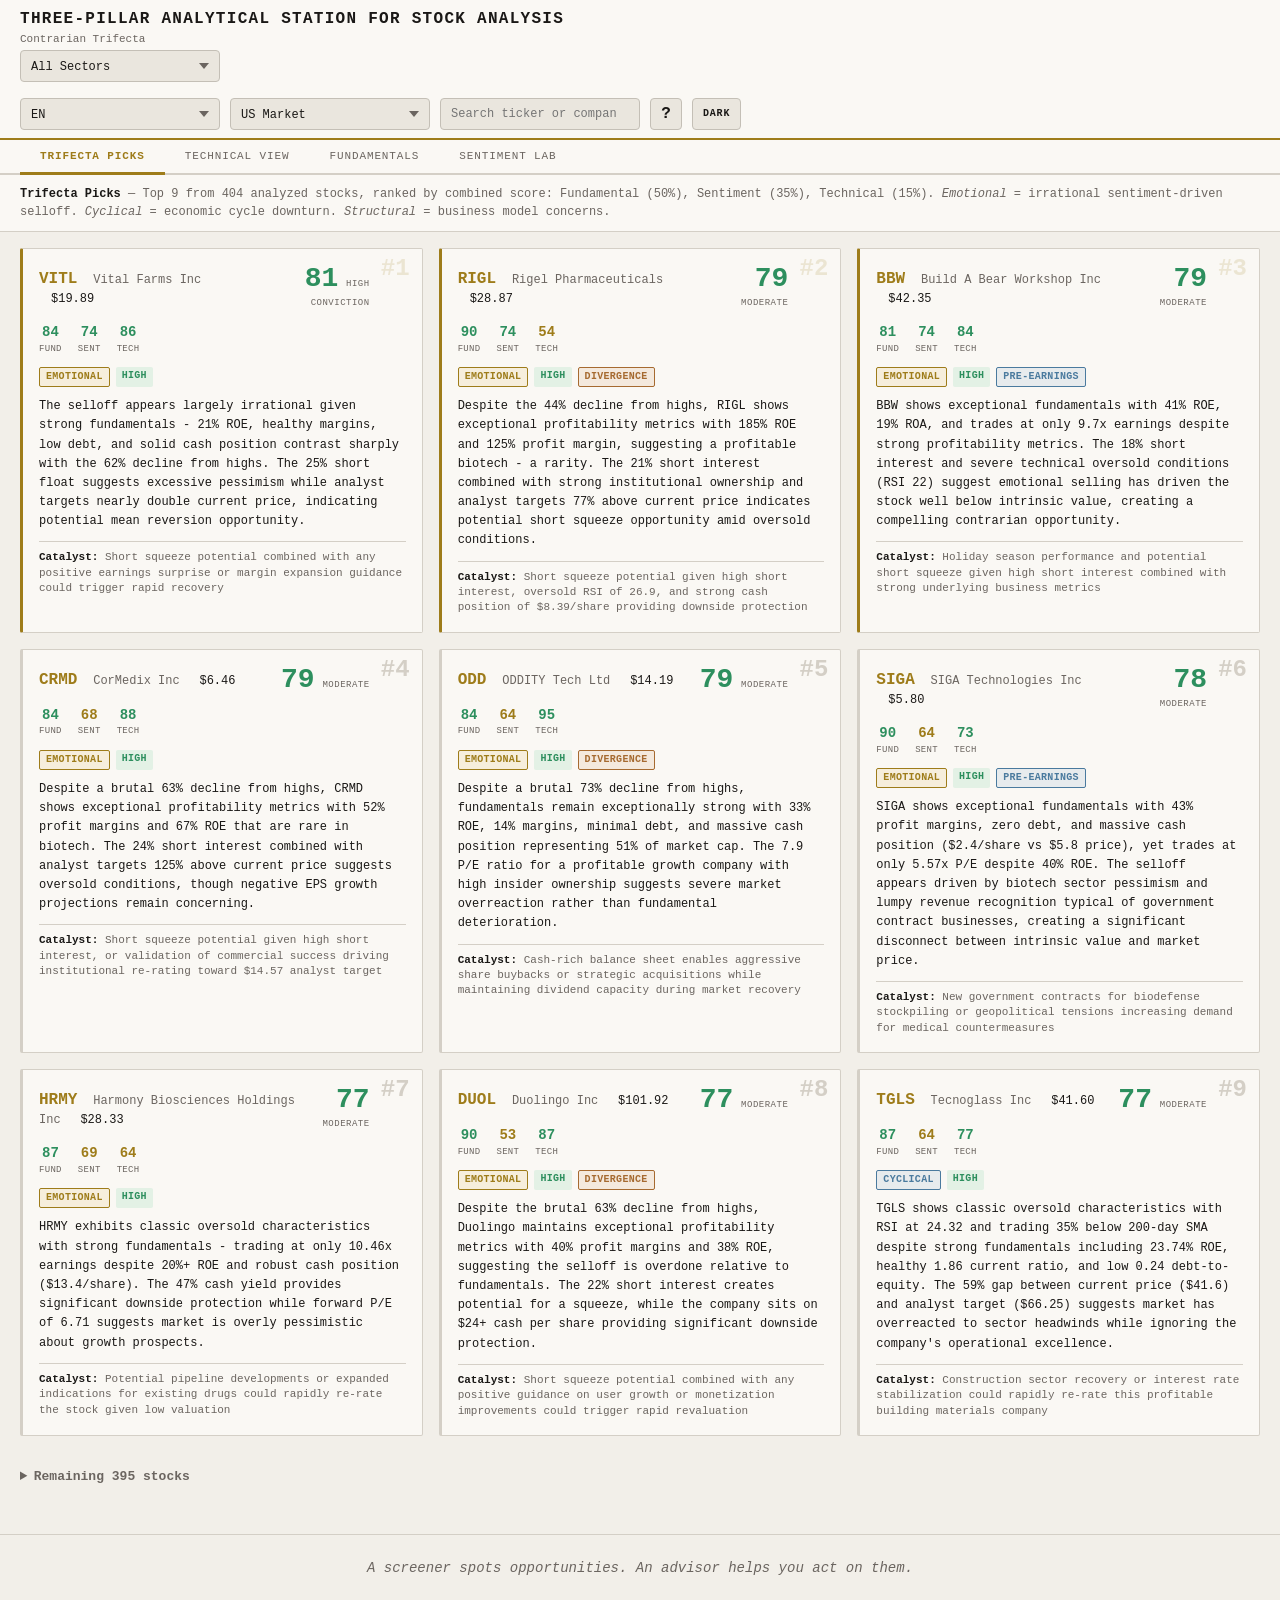
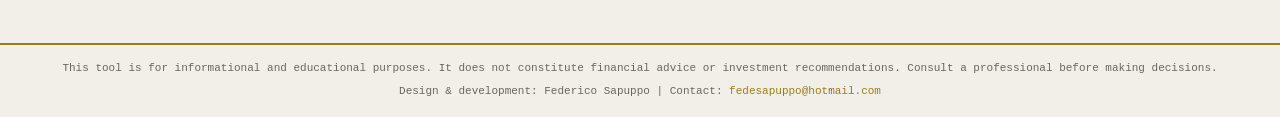
==== commit dedde31a: "Rebuild site with latest branding, tooltips, and i18n updates Co-Authored-By: Claude Opus 4.6 <norep" ====
--- a/app.html
+++ b/app.html
@@ -3,20 +3,19 @@
 <head>
   <meta charset="UTF-8">
   <meta name="viewport" content="width=device-width, initial-scale=1.0">
-  <title>Contrarian Trifecta Screener</title>
+  <title>Three-Pillar Analytical Station | Contrarian Trifecta</title>
   <link rel="stylesheet" href="styles.css">
 </head>
 <body>
   <header class="toolbar">
     <div class="toolbar__brand">
-      <h1 class="toolbar__title">Contrarian Trifecta Screener</h1>
-      <span class="toolbar__subtitle">Three-pillar stock screening workstation</span>
-      <span class="toolbar__date" id="month-display"></span>
-    </div>
-    <div class="toolbar__controls">
+      <h1 class="toolbar__title">Three-Pillar Analytical Station for Stock Analysis</h1>
+      <span class="toolbar__subtitle">Contrarian Trifecta</span>
       <select id="sector-filter" class="select-input" aria-label="Filter by sector">
         <option value="">All Sectors</option>
       </select>
+    </div>
+    <div class="toolbar__controls">
       <select id="month-selector" class="select-input" aria-label="Select month"></select>
       <select id="lang-selector" class="select-input" aria-label="Language">
         <option value="en">EN</option>
@@ -175,8 +174,13 @@
     <section id="panel-sentiment" class="tab-panel" role="tabpanel" aria-labelledby="tab-sentiment" hidden></section>
   </main>
 
+  <section id="cta-section" class="cta-section">
+    <p class="cta-section__tagline">A screener spots opportunities. An advisor helps you act on them.</p>
+  </section>
+
   <footer class="footer">
-    <p>Data refreshed from pipeline output. Scores are 0-100, sector-relative. Not financial advice.</p>
+    <p id="footer-disclaimer">This tool is for informational and educational purposes. It does not constitute financial advice or investment recommendations. Consult a professional before making decisions.</p>
+    <p id="footer-attribution">Design &amp; development: Federico Sapuppo | Contact: <a href="mailto:fedesapuppo@hotmail.com" id="footer-email">fedesapuppo@hotmail.com</a></p>
   </footer>
 
   <script>
--- a/styles.css
+++ b/styles.css
@@ -130,7 +130,6 @@
 .toolbar__title {
   font-size: var(--text-2xl);
   font-weight: var(--weight-semibold);
-  white-space: nowrap;
   text-transform: uppercase;
   letter-spacing: var(--letter-spacing-wide);
 }
@@ -144,6 +143,8 @@
   font-size: var(--text-md);
   color: var(--text-muted);
   font-weight: var(--weight-medium);
+  flex: 1;
+  text-align: center;
 }
 
 .toolbar__controls {
@@ -873,6 +874,42 @@
   margin-bottom: var(--space-xl);
 }
 
+
+/* ===================================
+   COMPONENTS: CTA Section
+   =================================== */
+
+.cta-section {
+  text-align: center;
+  padding: var(--space-4xl) var(--space-3xl);
+  border-top: 1px solid var(--border);
+  margin-top: var(--space-4xl);
+}
+
+.cta-section__tagline {
+  font-size: var(--text-lg);
+  color: var(--text-muted);
+  margin-bottom: var(--space-2xl);
+  font-style: italic;
+}
+
+/* ===================================
+   COMPONENTS: Footer Attribution
+   =================================== */
+
+.footer p + p {
+  margin-top: var(--space-md);
+}
+
+.footer a {
+  color: var(--accent);
+  text-decoration: none;
+}
+
+.footer a:hover {
+  text-decoration: underline;
+}
+
 /* ===================================
    RESPONSIVE
    =================================== */
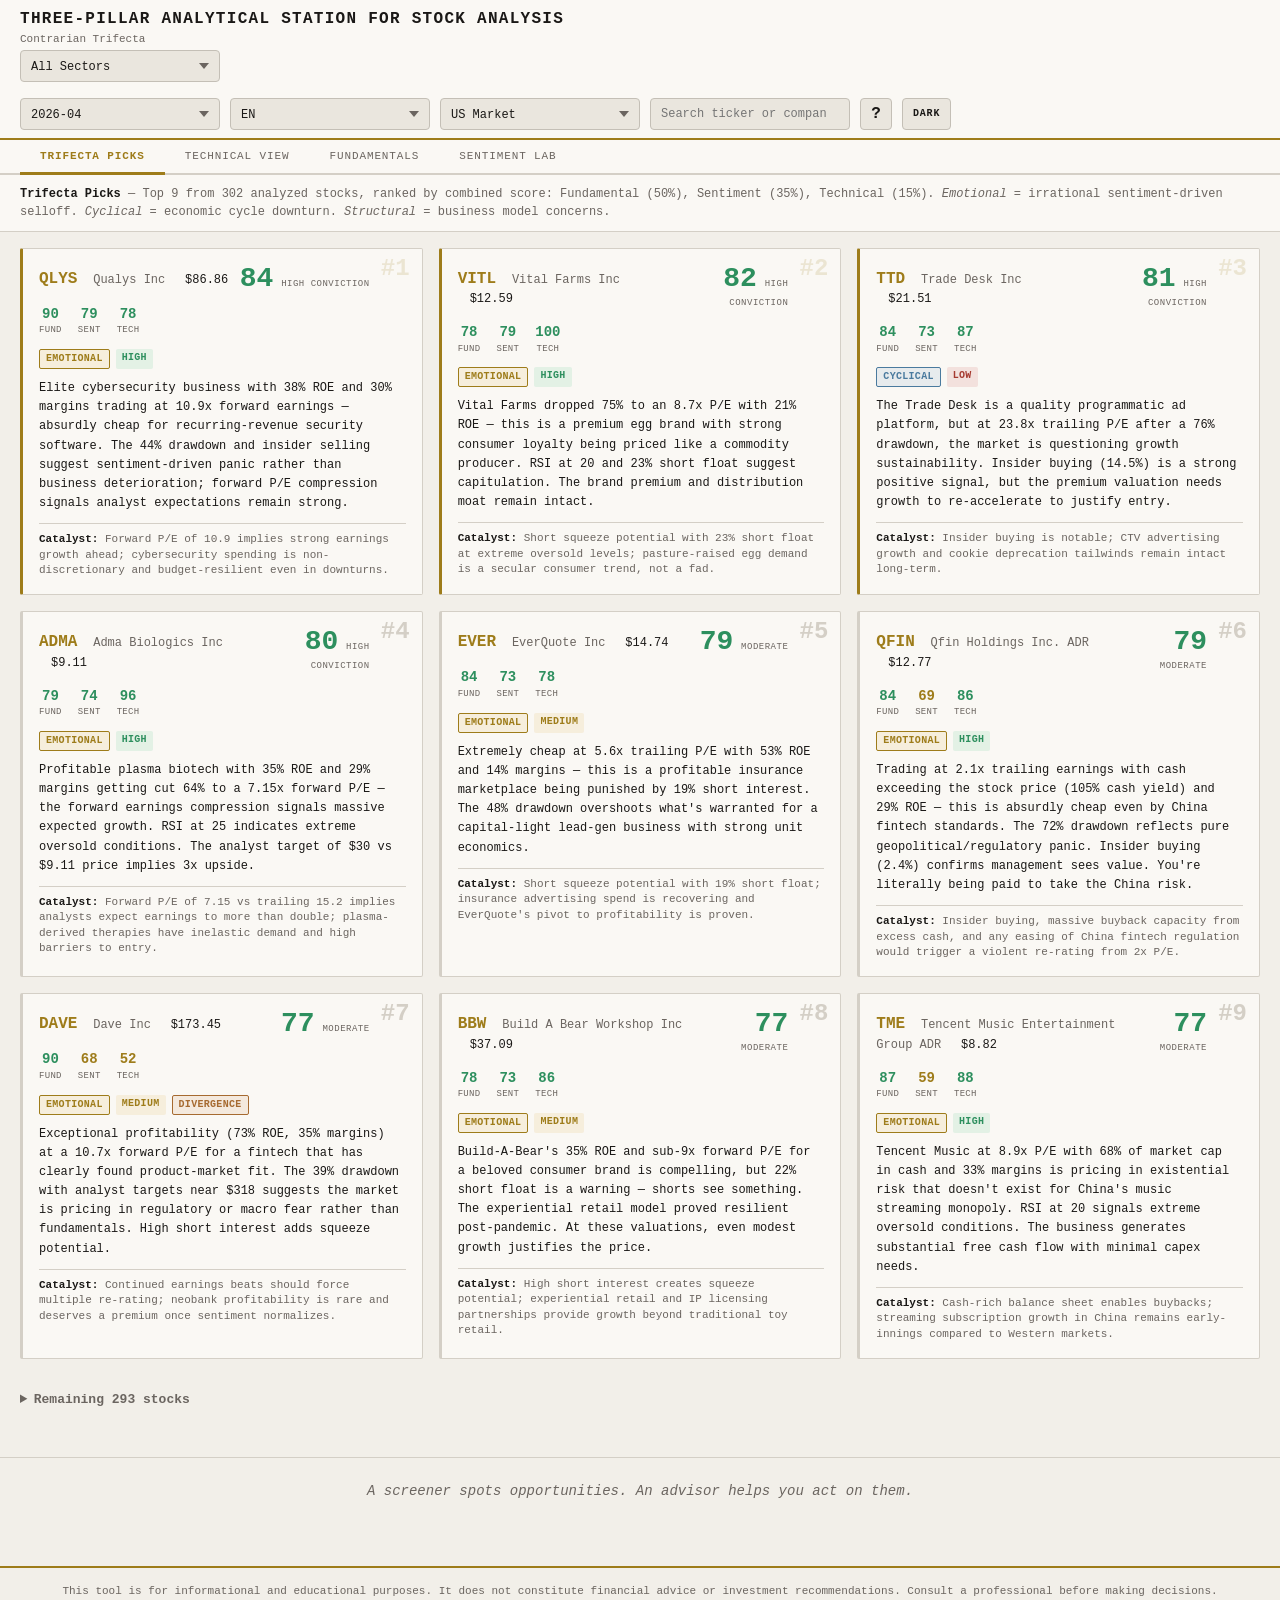
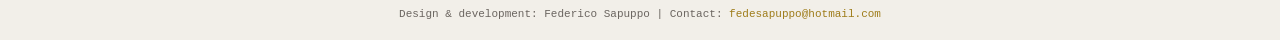
==== commit 835061b4: "Add Open Graph meta tags for WhatsApp/social previews" ====
--- a/app.html
+++ b/app.html
@@ -3,7 +3,16 @@
 <head>
   <meta charset="UTF-8">
   <meta name="viewport" content="width=device-width, initial-scale=1.0">
+  <link rel="icon" href="favicon.ico" type="image/x-icon">
   <title>Three-Pillar Analytical Station | Contrarian Trifecta</title>
+  <meta name="description" content="Find undervalued stocks using the Contrarian Trifecta strategy — low P/E, high dividend yield, and insider buying.">
+  <meta property="og:title" content="Contrarian Trifecta Screener">
+  <meta property="og:description" content="Find undervalued stocks using the Contrarian Trifecta strategy — low P/E, high dividend yield, and insider buying.">
+  <meta property="og:image" content="https://fedesapuppo.github.io/contrarian-trifecta/logo.png">
+  <meta property="og:url" content="https://fedesapuppo.github.io/contrarian-trifecta/">
+  <meta property="og:type" content="website">
+  <meta name="twitter:card" content="summary">
+  <meta name="twitter:image" content="https://fedesapuppo.github.io/contrarian-trifecta/logo.png">
   <link rel="stylesheet" href="styles.css">
 </head>
 <body>
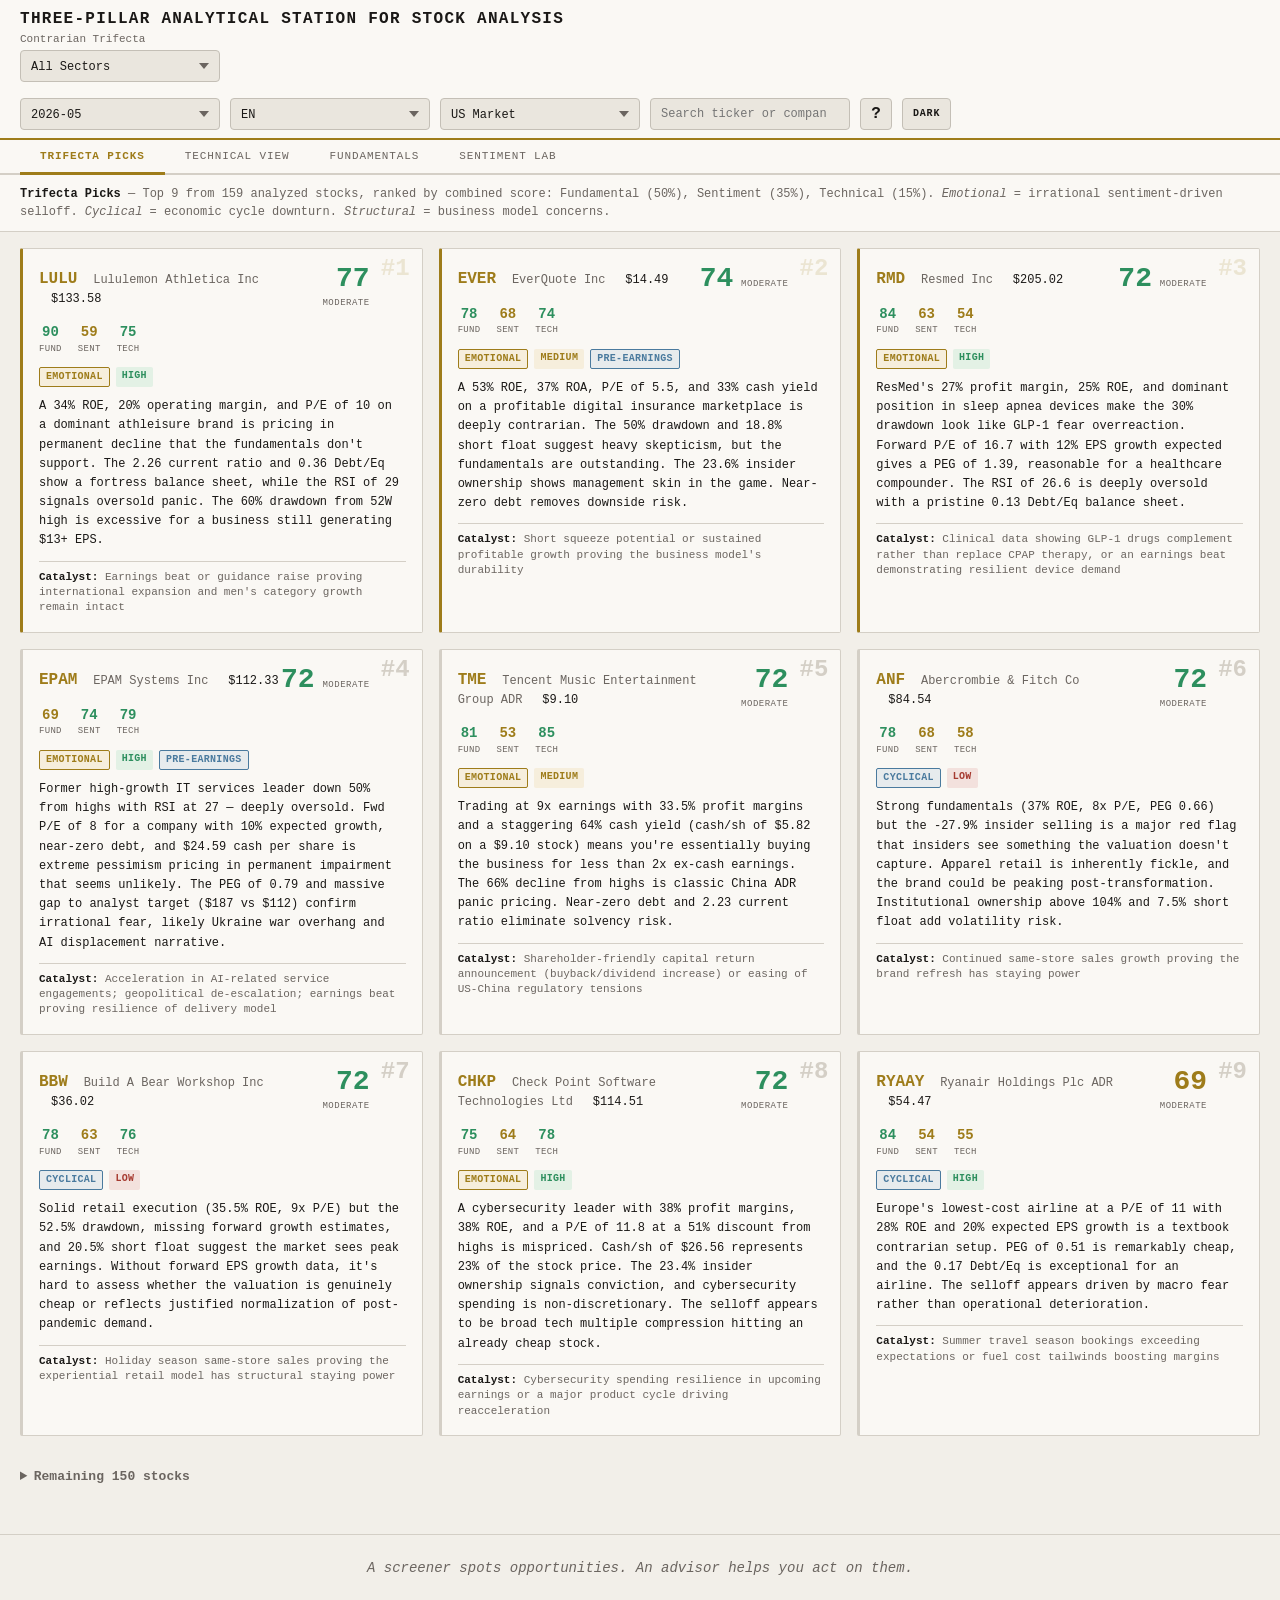
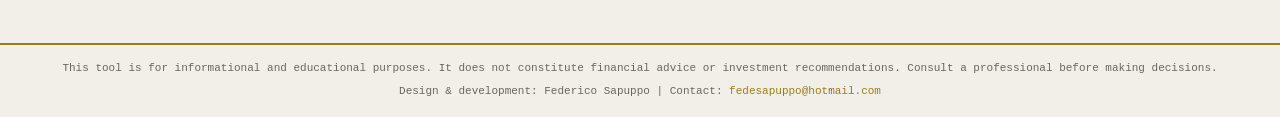
==== commit 8823daff: "Add May 2026 stock data for US and ARG markets US: 159 survivors, ARG: 9 survivors. Full pipeline wi" ====
(no text change in the page or its own stylesheets)
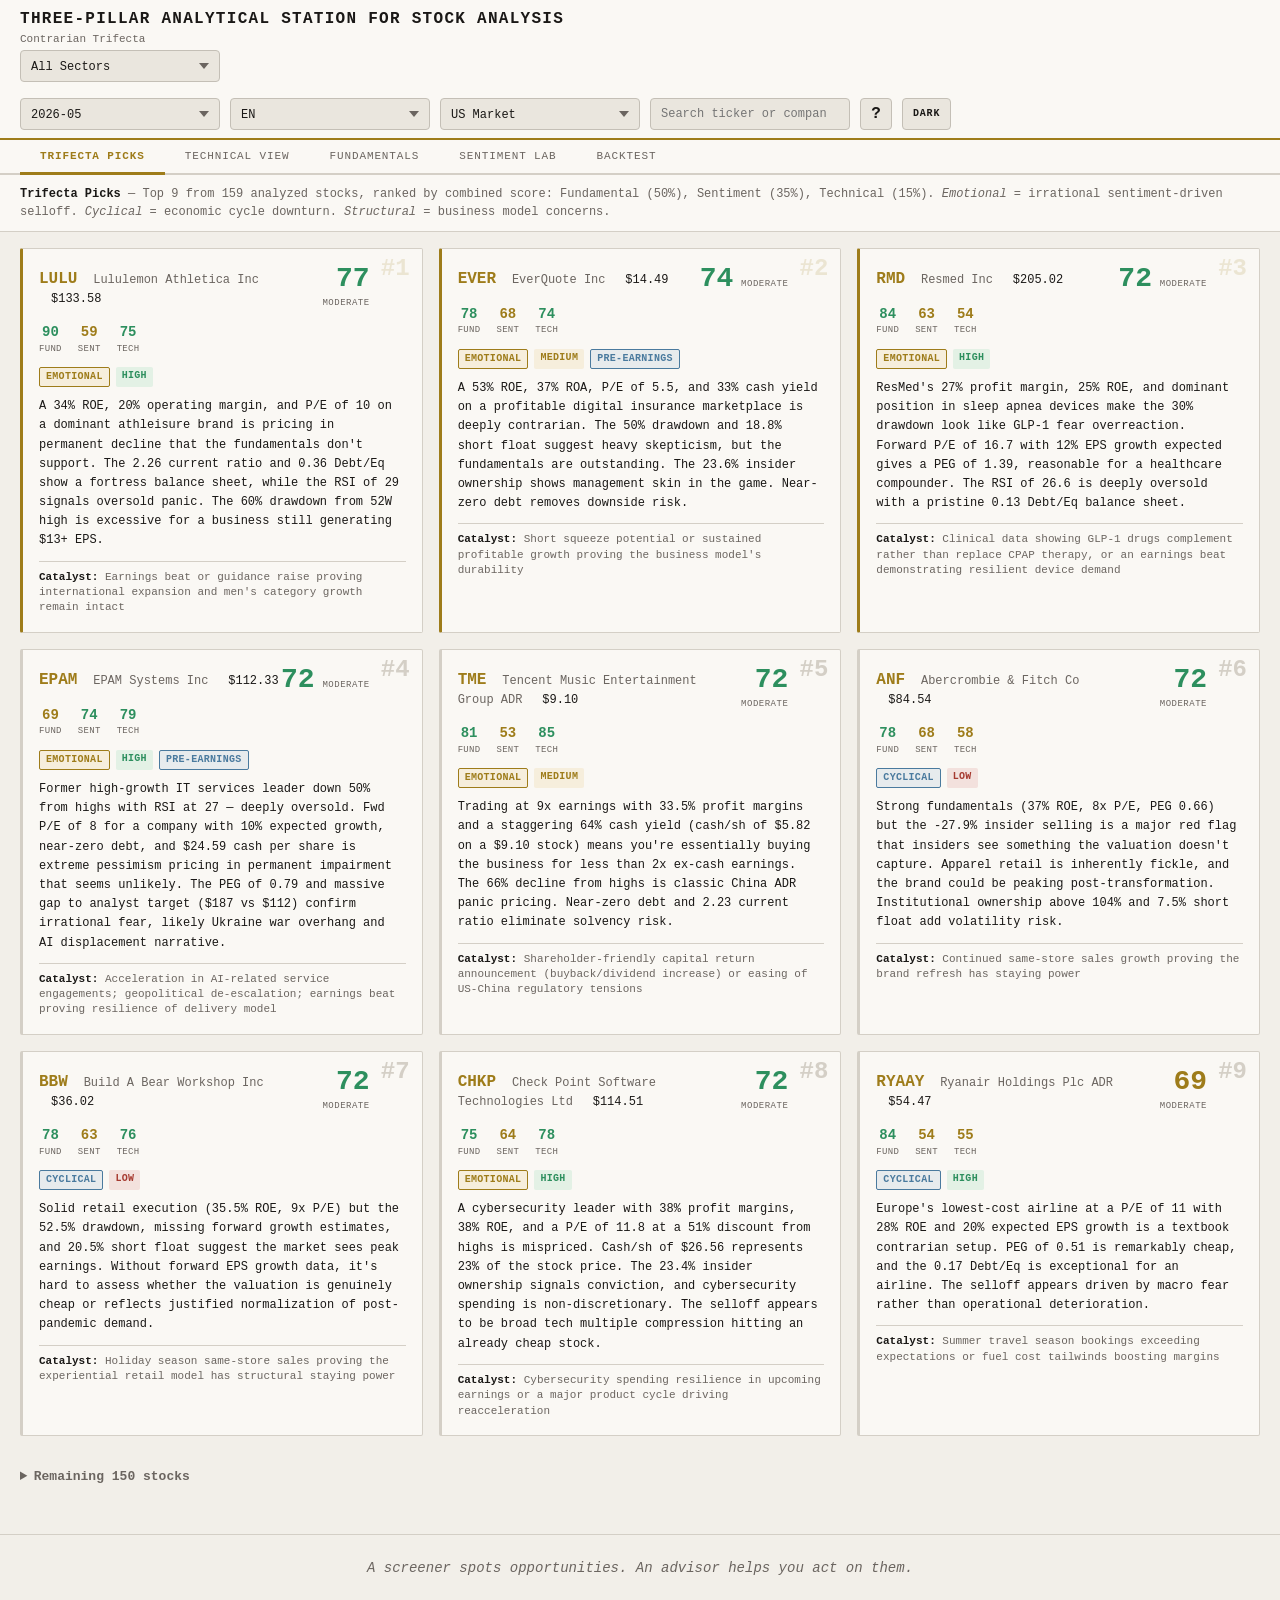
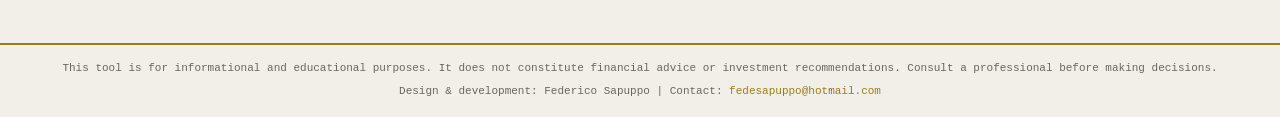
==== commit f63dca3b: "Add Backtest tab with January 2020 historical validation" ====
--- a/app.html
+++ b/app.html
@@ -174,6 +174,7 @@
     <button class="tabs__tab" role="tab" aria-selected="false" aria-controls="panel-technical" id="tab-technical" data-tab="technical">Technical View</button>
     <button class="tabs__tab" role="tab" aria-selected="false" aria-controls="panel-fundamentals" id="tab-fundamentals" data-tab="fundamentals">Fundamentals</button>
     <button class="tabs__tab" role="tab" aria-selected="false" aria-controls="panel-sentiment" id="tab-sentiment" data-tab="sentiment">Sentiment Lab</button>
+    <button class="tabs__tab" role="tab" aria-selected="false" aria-controls="panel-backtest" id="tab-backtest" data-tab="backtest">Backtest</button>
   </nav>
 
   <main class="content">
@@ -181,6 +182,7 @@
     <section id="panel-technical" class="tab-panel" role="tabpanel" aria-labelledby="tab-technical" hidden></section>
     <section id="panel-fundamentals" class="tab-panel" role="tabpanel" aria-labelledby="tab-fundamentals" hidden></section>
     <section id="panel-sentiment" class="tab-panel" role="tabpanel" aria-labelledby="tab-sentiment" hidden></section>
+    <section id="panel-backtest" class="tab-panel" role="tabpanel" aria-labelledby="tab-backtest" hidden></section>
   </main>
 
   <section id="cta-section" class="cta-section">
@@ -197,10 +199,10 @@
     window.onerror=function(m,s,l,c,e){showErr(m+'\n'+s+':'+l+':'+c+'\n'+(e&&e.stack||''));};
     window.addEventListener('unhandledrejection',function(e){showErr('Unhandled rejection:\n'+(e.reason&&e.reason.stack||e.reason));});
   </script>
-  <script type="module" src="js/main.js?v=6"></script>
+  <script type="module" src="js/main.js?v=8"></script>
   <script>
     setTimeout(function(){
-      if(!document.querySelector('.data-table') && !document.querySelector('.pick-cards') && !document.querySelector('.empty-state')){
+      if(!document.querySelector('.data-table') && !document.querySelector('.pick-cards') && !document.querySelector('.empty-state') && !document.querySelector('.backtest')){
         var el=document.createElement('pre');
         el.style.cssText='color:orange;padding:20px;position:fixed;bottom:0;left:0;right:0;background:#333;z-index:9999';
         el.textContent='Warning: Dashboard did not render after 3s. Check browser console (F12) for module errors.';
--- a/styles.css
+++ b/styles.css
@@ -924,4 +924,311 @@
   .pick-cards { grid-template-columns: 1fr; }
   .legend-panel { width: 100%; }
   .tabs { overflow-x: auto; }
-}
+  .backtest__results-grid { grid-template-columns: 1fr; }
+  .backtest__picks { grid-template-columns: 1fr; }
+  .backtest__benchmark-bar { flex-direction: column; gap: var(--space-sm); }
+}
+
+/* ===================================
+   BACKTEST TAB
+   =================================== */
+
+.backtest {
+  padding: var(--space-3xl);
+  max-width: 960px;
+  margin: 0 auto;
+}
+
+.backtest__header {
+  text-align: center;
+  margin-bottom: var(--space-5xl);
+  padding-bottom: var(--space-3xl);
+  border-bottom: 1px solid var(--border);
+}
+
+.backtest__title {
+  font-size: var(--text-3xl);
+  font-weight: var(--weight-bold);
+  color: var(--accent);
+  letter-spacing: var(--letter-spacing-wide);
+  text-transform: uppercase;
+  margin-bottom: var(--space-md);
+}
+
+.backtest__period {
+  font-size: var(--text-lg);
+  color: var(--text-muted);
+  margin-bottom: var(--space-3xl);
+}
+
+.backtest__benchmark-bar {
+  display: flex;
+  align-items: center;
+  justify-content: center;
+  gap: var(--space-xl);
+  margin-bottom: var(--space-xl);
+  flex-wrap: wrap;
+}
+
+.backtest__benchmark-label {
+  font-size: var(--text-sm);
+  color: var(--text-muted);
+  text-transform: uppercase;
+  letter-spacing: var(--letter-spacing-wide);
+}
+
+.backtest__benchmark-value {
+  font-size: var(--text-3xl);
+  font-weight: var(--weight-extrabold);
+}
+
+.backtest__vs {
+  font-size: var(--text-sm);
+  color: var(--text-muted);
+  text-transform: uppercase;
+}
+
+.backtest__outperformance {
+  font-size: var(--text-lg);
+  margin-top: var(--space-lg);
+}
+
+.backtest__section {
+  margin-bottom: var(--space-5xl);
+}
+
+.backtest__section-title {
+  font-size: var(--text-xl);
+  font-weight: var(--weight-semibold);
+  color: var(--accent);
+  text-transform: uppercase;
+  letter-spacing: var(--letter-spacing-wide);
+  margin-bottom: var(--space-2xl);
+  padding-bottom: var(--space-md);
+  border-bottom: 1px solid var(--border);
+}
+
+.backtest__list {
+  list-style: none;
+  padding: 0;
+}
+
+.backtest__list li {
+  padding: var(--space-md) 0;
+  padding-left: var(--space-2xl);
+  position: relative;
+  font-size: var(--text-md);
+  line-height: 1.6;
+  color: var(--text);
+}
+
+.backtest__list li::before {
+  content: "\2022";
+  color: var(--accent);
+  font-weight: bold;
+  position: absolute;
+  left: 0;
+}
+
+.backtest__list--numbered {
+  counter-reset: step;
+}
+
+.backtest__list--numbered li {
+  counter-increment: step;
+}
+
+.backtest__list--numbered li::before {
+  content: counter(step) ".";
+  color: var(--accent);
+  font-weight: var(--weight-bold);
+  font-size: var(--text-sm);
+}
+
+.backtest__picks {
+  display: grid;
+  grid-template-columns: repeat(3, 1fr);
+  gap: var(--space-2xl);
+}
+
+.backtest__pick-card {
+  background: var(--card-bg);
+  border: 1px solid var(--border);
+  border-radius: var(--radius-lg);
+  padding: var(--space-2xl);
+  display: flex;
+  flex-direction: column;
+  gap: var(--space-xl);
+}
+
+.backtest__pick-header {
+  display: flex;
+  justify-content: space-between;
+  align-items: flex-start;
+}
+
+.backtest__pick-ticker {
+  font-size: var(--text-2xl);
+  font-weight: var(--weight-bold);
+  color: var(--accent);
+}
+
+.backtest__pick-company {
+  display: block;
+  font-size: var(--text-xs);
+  color: var(--text-muted);
+  margin-top: var(--space-2xs);
+}
+
+.backtest__pick-score {
+  text-align: center;
+}
+
+.backtest__pick-trifecta {
+  font-size: var(--text-3xl);
+  font-weight: var(--weight-extrabold);
+  display: block;
+}
+
+.backtest__pick-label {
+  font-size: var(--text-2xs);
+  color: var(--text-muted);
+  text-transform: uppercase;
+  letter-spacing: var(--letter-spacing-wide);
+}
+
+.backtest__pick-pillars {
+  display: flex;
+  justify-content: space-around;
+  padding: var(--space-md) 0;
+  border-top: 1px solid var(--border);
+  border-bottom: 1px solid var(--border);
+}
+
+.backtest__pillar {
+  text-align: center;
+}
+
+.backtest__pillar-value {
+  font-size: var(--text-lg);
+  font-weight: var(--weight-semibold);
+  color: var(--green);
+  display: block;
+}
+
+.backtest__pillar-label {
+  font-size: var(--text-2xs);
+  color: var(--text-muted);
+  text-transform: uppercase;
+}
+
+.backtest__pick-performance {
+  background: var(--bg);
+  border-radius: var(--radius-sm);
+  padding: var(--space-lg);
+}
+
+.backtest__price-row {
+  display: flex;
+  align-items: center;
+  justify-content: center;
+  gap: var(--space-md);
+  font-size: var(--text-sm);
+  margin-bottom: var(--space-md);
+}
+
+.backtest__arrow {
+  color: var(--accent);
+}
+
+.backtest__return-row {
+  display: flex;
+  justify-content: center;
+  gap: var(--space-xl);
+  font-size: var(--text-md);
+  font-weight: var(--weight-semibold);
+}
+
+.backtest__return {
+  font-size: var(--text-lg);
+}
+
+.backtest__pick-reasoning {
+  font-size: var(--text-sm);
+  color: var(--text-muted);
+  line-height: 1.5;
+  font-style: italic;
+}
+
+.backtest__results {
+  background: var(--bg-surface);
+  border: 1px solid var(--border);
+  border-radius: var(--radius-lg);
+  padding: var(--space-3xl);
+}
+
+.backtest__results-grid {
+  display: grid;
+  grid-template-columns: repeat(3, 1fr);
+  gap: var(--space-2xl);
+  margin-bottom: var(--space-2xl);
+}
+
+.backtest__result-card {
+  text-align: center;
+  padding: var(--space-2xl);
+  background: var(--bg);
+  border-radius: var(--radius-md);
+  border: 1px solid var(--border);
+}
+
+.backtest__result-card--highlight {
+  border-color: var(--accent);
+}
+
+.backtest__result-label {
+  display: block;
+  font-size: var(--text-xs);
+  color: var(--text-muted);
+  text-transform: uppercase;
+  letter-spacing: var(--letter-spacing-wide);
+  margin-bottom: var(--space-md);
+}
+
+.backtest__result-value {
+  display: block;
+  font-size: var(--text-4xl);
+  font-weight: var(--weight-extrabold);
+  margin-bottom: var(--space-xs);
+}
+
+.backtest__result-sub {
+  font-size: var(--text-xs);
+  color: var(--text-muted);
+}
+
+.backtest__note {
+  font-size: var(--text-sm);
+  color: var(--text-muted);
+  text-align: center;
+  font-style: italic;
+}
+
+.backtest__disclaimer {
+  margin-top: var(--space-5xl);
+  padding: var(--space-2xl);
+  border: 1px solid var(--border);
+  border-radius: var(--radius-md);
+  background: var(--bg-surface);
+}
+
+.backtest__disclaimer p {
+  font-size: var(--text-sm);
+  color: var(--text-muted);
+  line-height: 1.6;
+  margin-bottom: var(--space-lg);
+}
+
+.backtest__disclaimer p:last-child {
+  margin-bottom: 0;
+}
